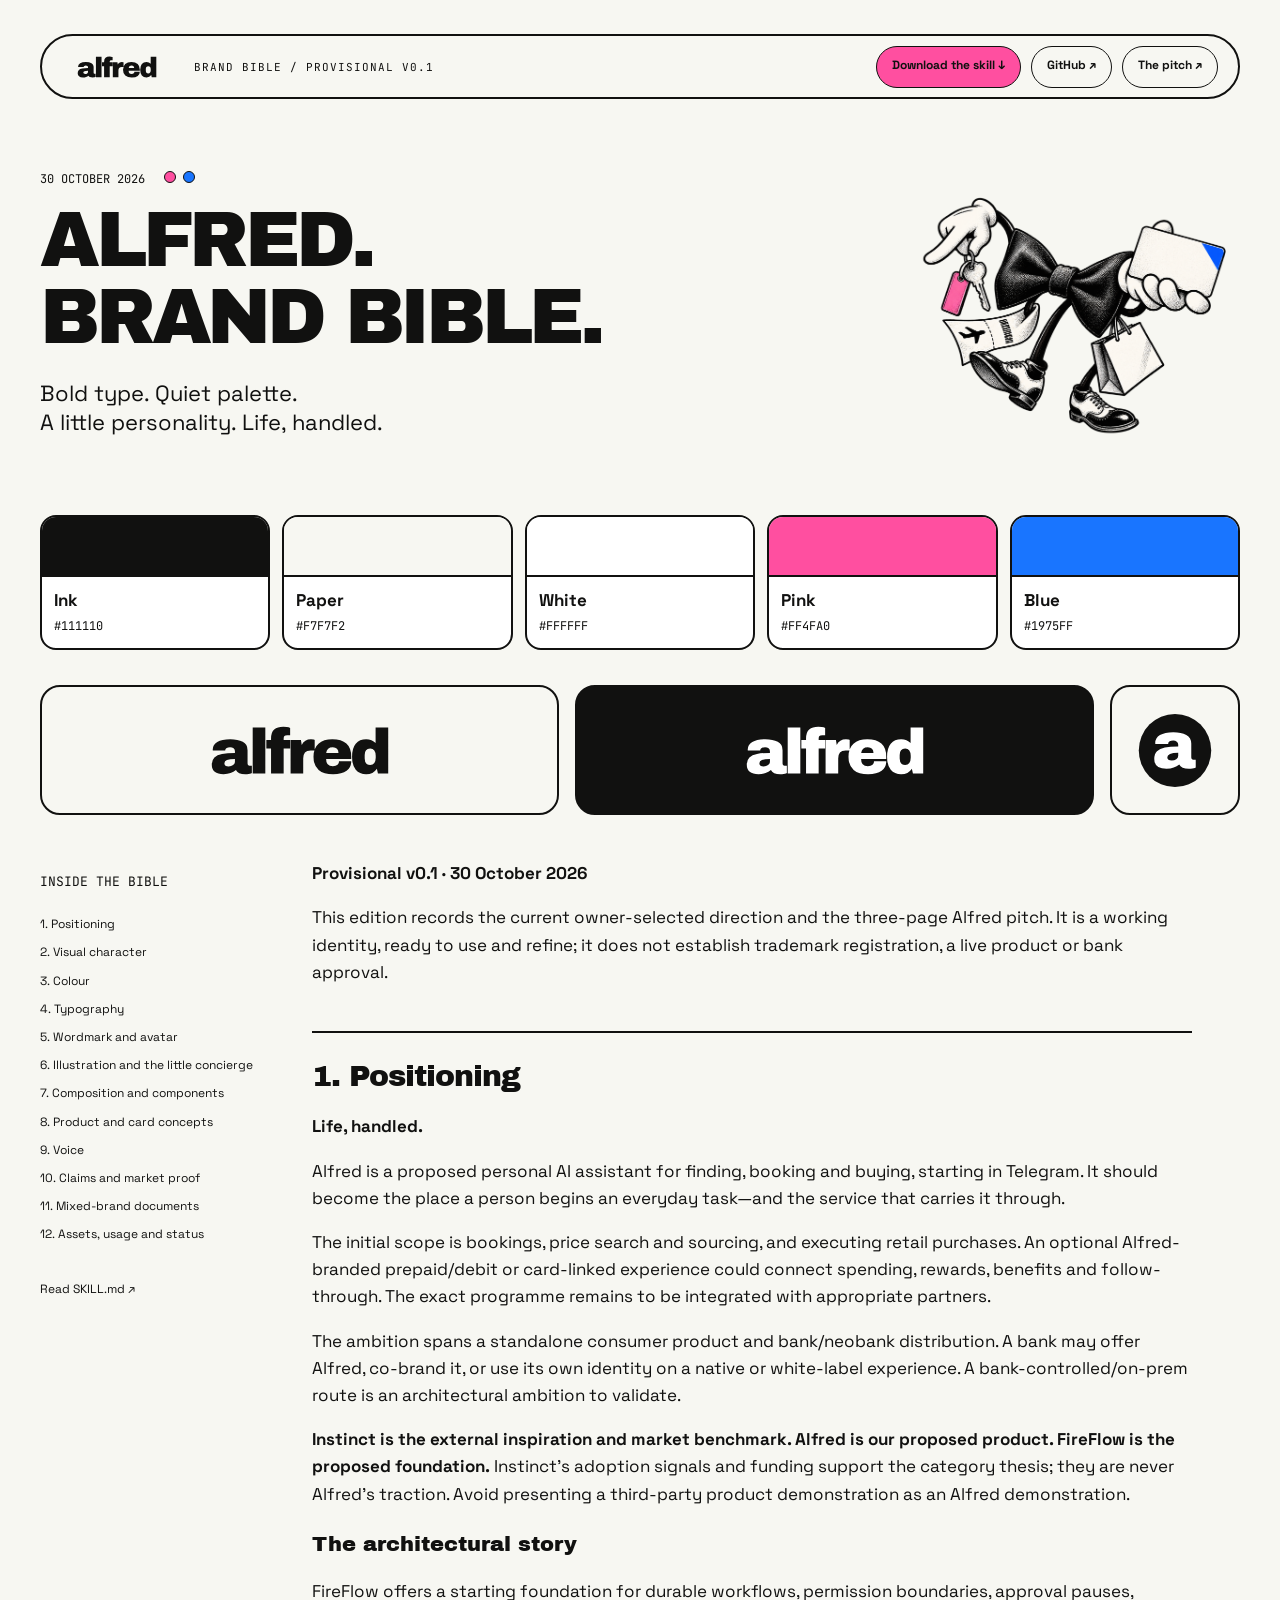
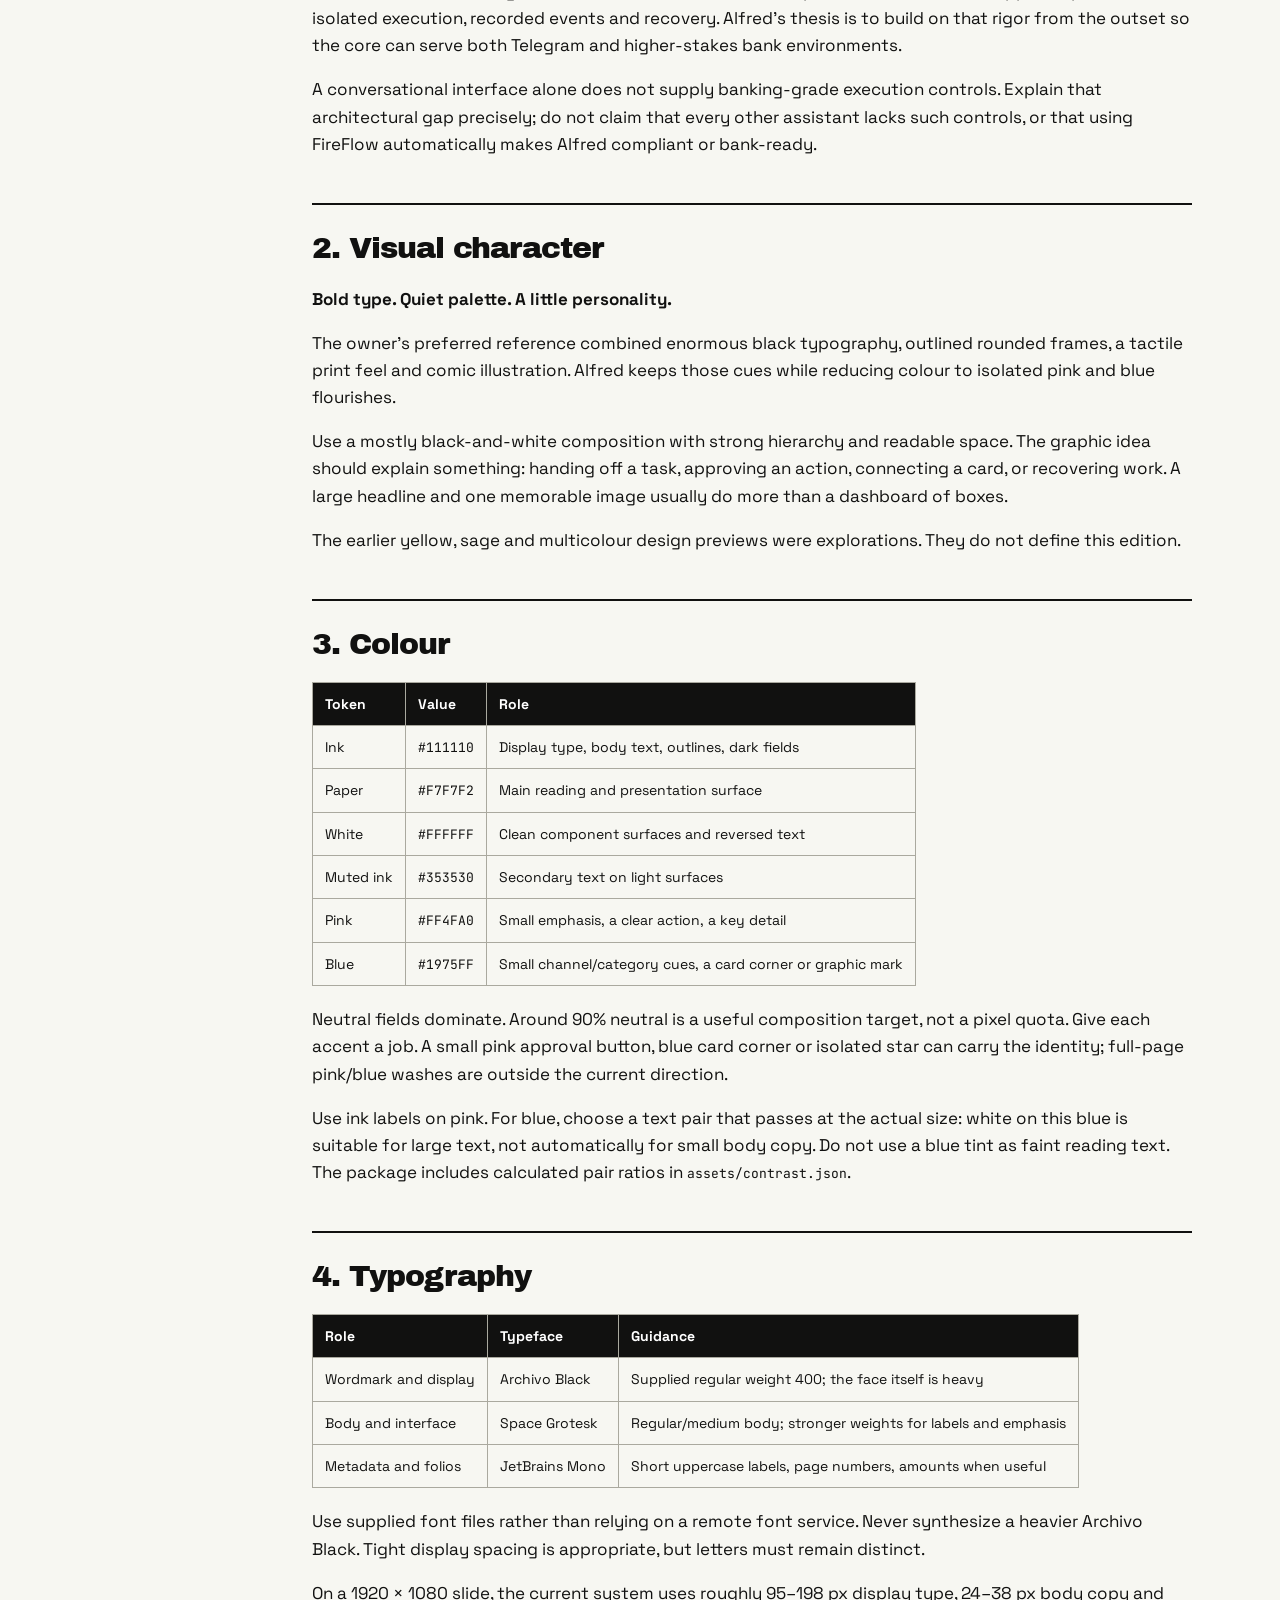
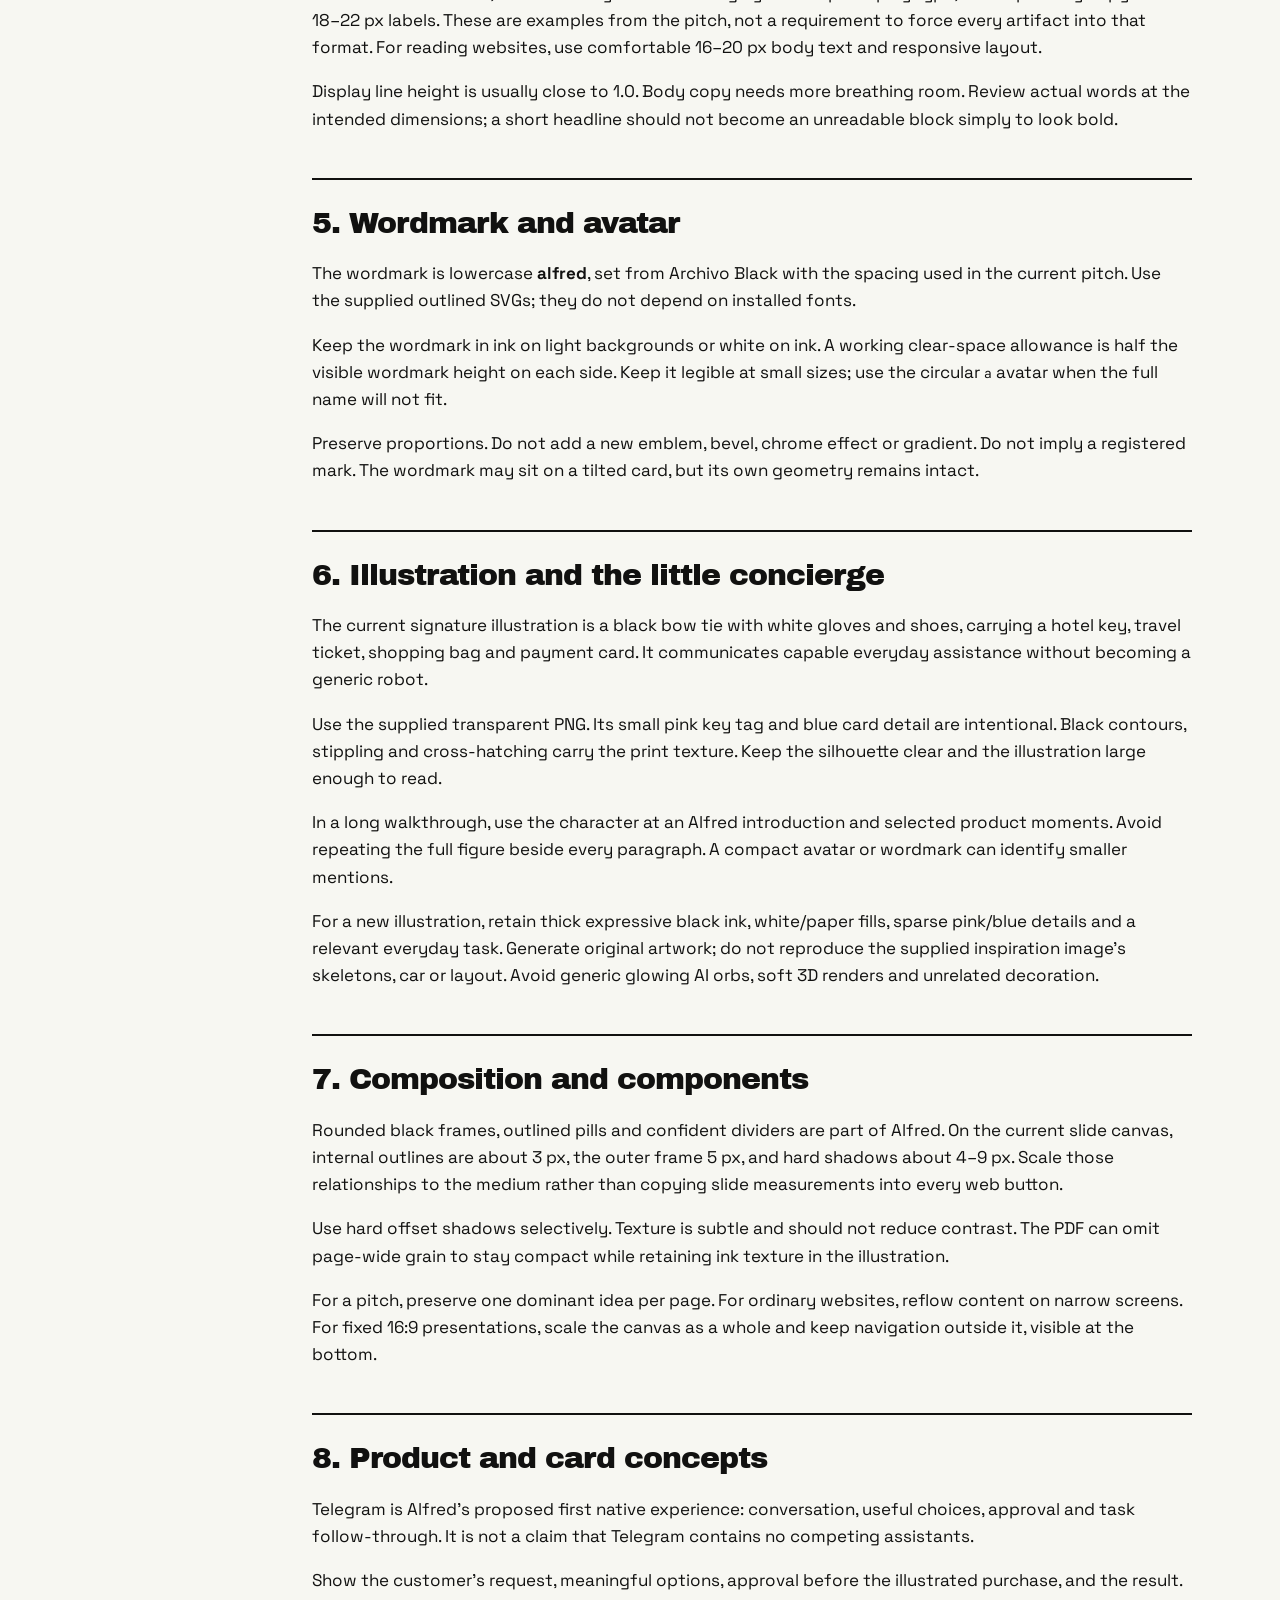
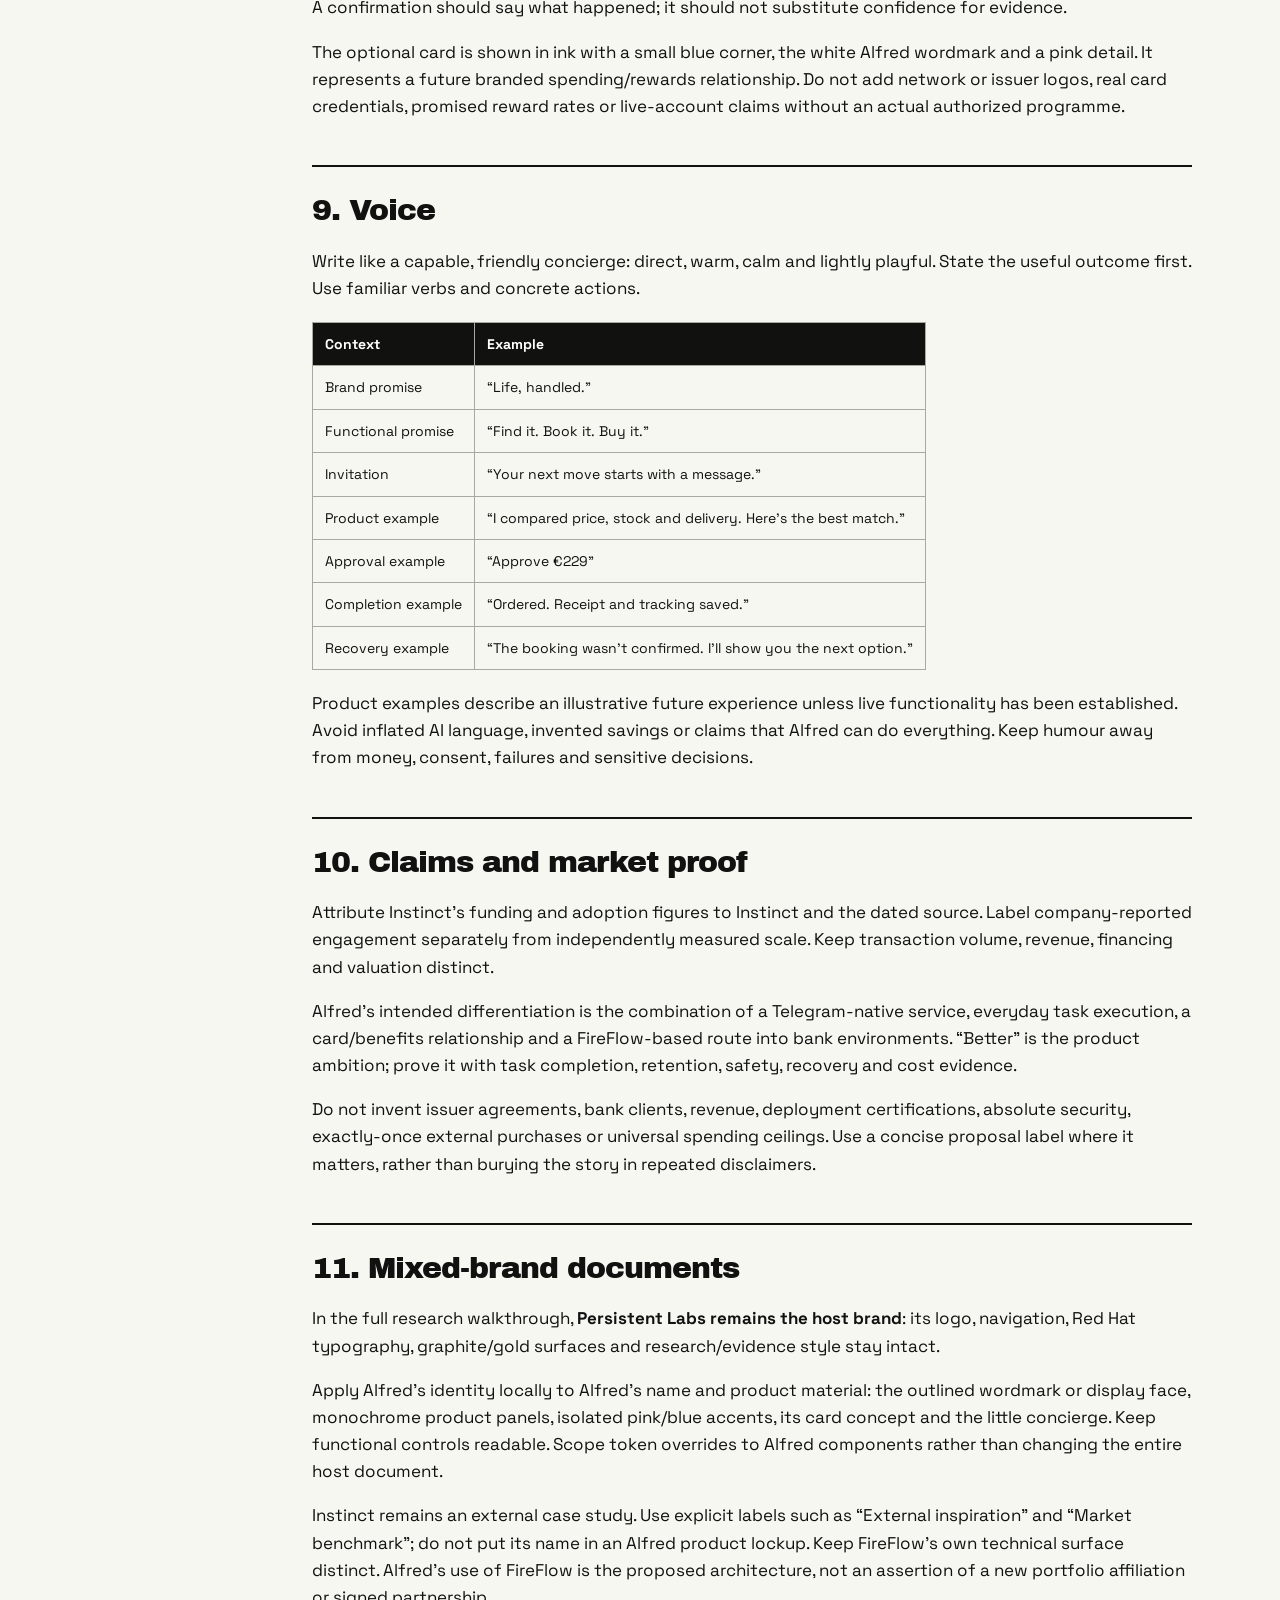
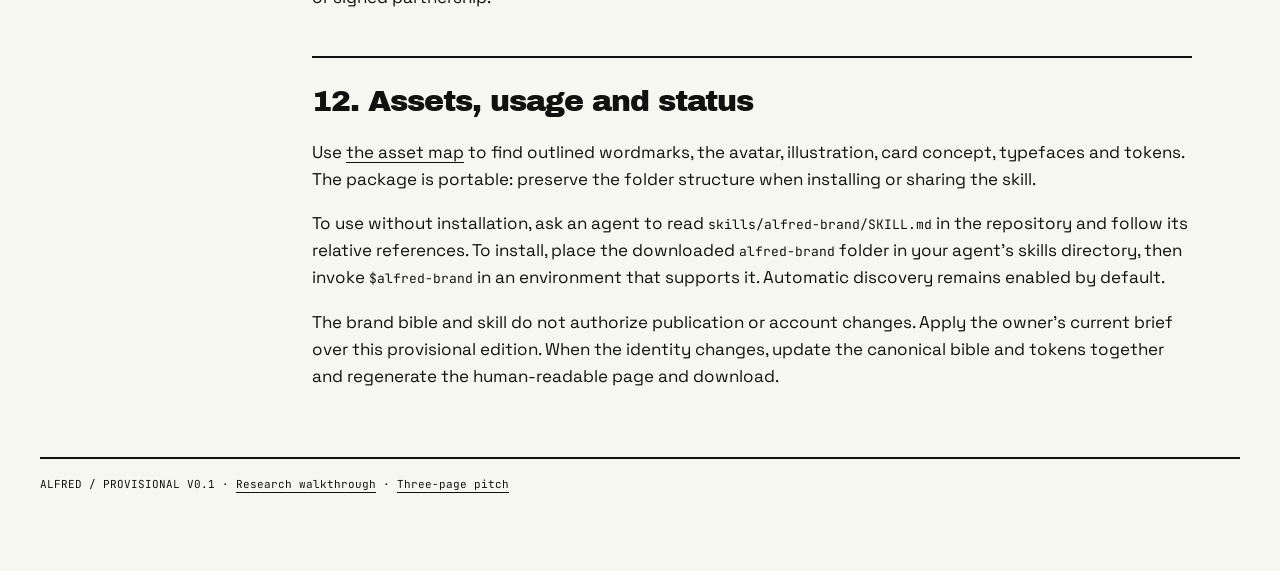
==== brand/index.html @ 79678fd2 "Add Alfred brand bible and skill; clarify external Instinct benchmark and brand Alfred sections" ====
<!doctype html><html lang="en"><head><meta charset="utf-8"><meta name="viewport" content="width=device-width,initial-scale=1"><title>Alfred brand bible — v0.1</title><style>@font-face{font-family:'Space Grotesk';font-style:normal;font-weight:300 700;font-display:swap;src:url([data-uri]) format('truetype');}
@font-face{font-family:'Archivo Black';font-style:normal;font-weight:400;font-display:swap;src:url([data-uri]) format('truetype');}
@font-face{font-family:'JetBrains Mono';font-style:normal;font-weight:100 800;font-display:swap;src:url([data-uri]) format('truetype');}
*{box-sizing:border-box}html{scroll-behavior:smooth;scroll-padding-top:24px}body{margin:0;background:#F7F7F2;color:#111110;font-family:'Space Grotesk',sans-serif;font-size:17px;line-height:1.6}a{color:inherit;text-underline-offset:4px}a:focus-visible{outline:3px solid #1975FF;outline-offset:4px}.wrap{max-width:1320px;margin:auto;padding:34px 40px 80px}.mast{display:flex;align-items:center;gap:22px;border:2px solid #111110;border-radius:40px;padding:8px 20px;min-height:65px}.mast img{width:110px;height:42px;object-fit:contain}.mast .label{font:11px 'JetBrains Mono',monospace;letter-spacing:1px}.links{margin-left:auto;display:flex;gap:10px}.links a{font-size:12px;font-weight:700;border:1px solid #111110;border-radius:22px;padding:9px 15px;text-decoration:none;min-height:42px}.links a:first-child{background:#FF4FA0}.hero{display:grid;grid-template-columns:1fr 340px;align-items:center;gap:20px;margin:48px 0 38px}.hero h1{font:clamp(48px,6vw,84px)/1 'Archivo Black',sans-serif;letter-spacing:-.055em;margin:12px 0 20px}.hero .label{font:12px 'JetBrains Mono',monospace}.hero p{font-size:22px;max-width:670px;line-height:1.35}.hero img{width:100%;height:330px;object-fit:contain}.palette{display:grid;grid-template-columns:repeat(5,1fr);gap:12px;margin:30px 0 35px}.swatch{border:2px solid #111110;border-radius:16px;overflow:hidden;background:#fff}.swatch div{height:60px;border-bottom:2px solid #111110}.swatch b,.swatch code{display:block;padding:0 12px}.swatch b{margin-top:10px;text-transform:capitalize}.swatch code{font:12px 'JetBrains Mono',monospace;margin:4px 0 14px}.marks{display:grid;grid-template-columns:1fr 1fr 130px;gap:16px;margin:25px 0 45px}.mark{border:2px solid #111110;border-radius:20px;min-height:130px;display:grid;place-items:center;padding:15px}.mark img{width:80%;max-height:95px}.mark.reverse{background:#111110}.mark.avatar img{height:85px}.content{display:grid;grid-template-columns:230px minmax(0,1fr);gap:42px}.toc{position:sticky;top:24px;align-self:start;font-size:12px;max-height:90vh;overflow:auto}.toc>div>ul{list-style:none;padding:0}.toc ul ul{display:none}.toc li{margin:0 0 9px}.toc a{text-decoration:none}.toc h3{font:13px 'JetBrains Mono',monospace}.toc .pill{display:block;margin-top:24px}.article{max-width:880px;min-width:0}.article>h1{display:none}.article h2{font:30px/1.15 'Archivo Black',sans-serif;letter-spacing:-1px;border-top:2px solid #111110;padding-top:26px;margin:45px 0 20px}.article h3{font:21px/1.2 'Archivo Black',sans-serif;margin-top:24px}.article p{margin:0 0 17px}.article table{border-collapse:collapse;width:100%;font-size:14px;display:block;overflow:auto;margin:20px 0}.article th,.article td{border:1px solid #aaa99f;padding:10px 12px;text-align:left;vertical-align:top}.article th{background:#111110;color:#fff}.article code{font:13px 'JetBrains Mono',monospace;word-break:break-word}.article pre{white-space:pre-wrap;overflow:auto}.foot{border-top:2px solid #111110;margin-top:50px;padding-top:18px;font:11px 'JetBrains Mono',monospace}.dots{display:inline-flex;gap:7px;margin-left:12px}.dots i{height:12px;width:12px;border:1px solid #111110;border-radius:50%;background:#FF4FA0}.dots i+ i{background:#1975FF}.contrast{font-size:13px;margin:15px 0 35px}.contrast td{padding:5px 18px 5px 0}.top-only{display:none}@media(max-width:800px){.wrap{padding:20px}.mast{flex-wrap:wrap;gap:8px 18px;border-radius:22px;padding:10px 16px}.mast .label{font-size:9px}.links{width:100%;margin:4px 0 0;flex-wrap:wrap}.links a{font-size:11px;padding:8px 12px}.hero{grid-template-columns:1fr;margin-top:32px;gap:0}.hero img{height:230px;max-width:350px;justify-self:center}.hero h1{font-size:55px}.hero p{font-size:19px}.palette{grid-template-columns:repeat(3,1fr)}.swatch div{height:48px}.marks{grid-template-columns:1fr 1fr}.mark.avatar{grid-column:span 2;min-height:110px}.mark.avatar img{width:80px}.content{grid-template-columns:1fr;gap:0}.toc{position:static;max-height:none;border:2px solid #111110;border-radius:18px;padding:16px}.toc>div>ul{columns:2}.article h2{font-size:27px}.article{font-size:16px}.article th,.article td{padding:9px}.foot{line-height:1.6}}@media(prefers-reduced-motion:reduce){html{scroll-behavior:auto}}</style></head><body><div class="wrap"><header class="mast"><img src="[data-uri]" alt="alfred"><span class="label">BRAND BIBLE / PROVISIONAL V0.1</span><div class="links"><a href="https://nonprophet-max.github.io/alfred-walkthrough/brand/alfred-brand-v0.1.zip">Download the skill ↓</a><a href="https://github.com/nonprophet-max/alfred-walkthrough/tree/codex/alfred-pages/skills/alfred-brand">GitHub ↗</a><a href="https://nonprophet-max.github.io/alfred-walkthrough/pitch/">The pitch ↗</a></div></header><section class="hero"><div><span class="label">30 OCTOBER 2026 <span class="dots"><i></i><i></i></span></span><h1>ALFRED.<br>BRAND BIBLE.</h1><p>Bold type. Quiet palette.<br>A little personality. Life, handled.</p></div><img src="[data-uri]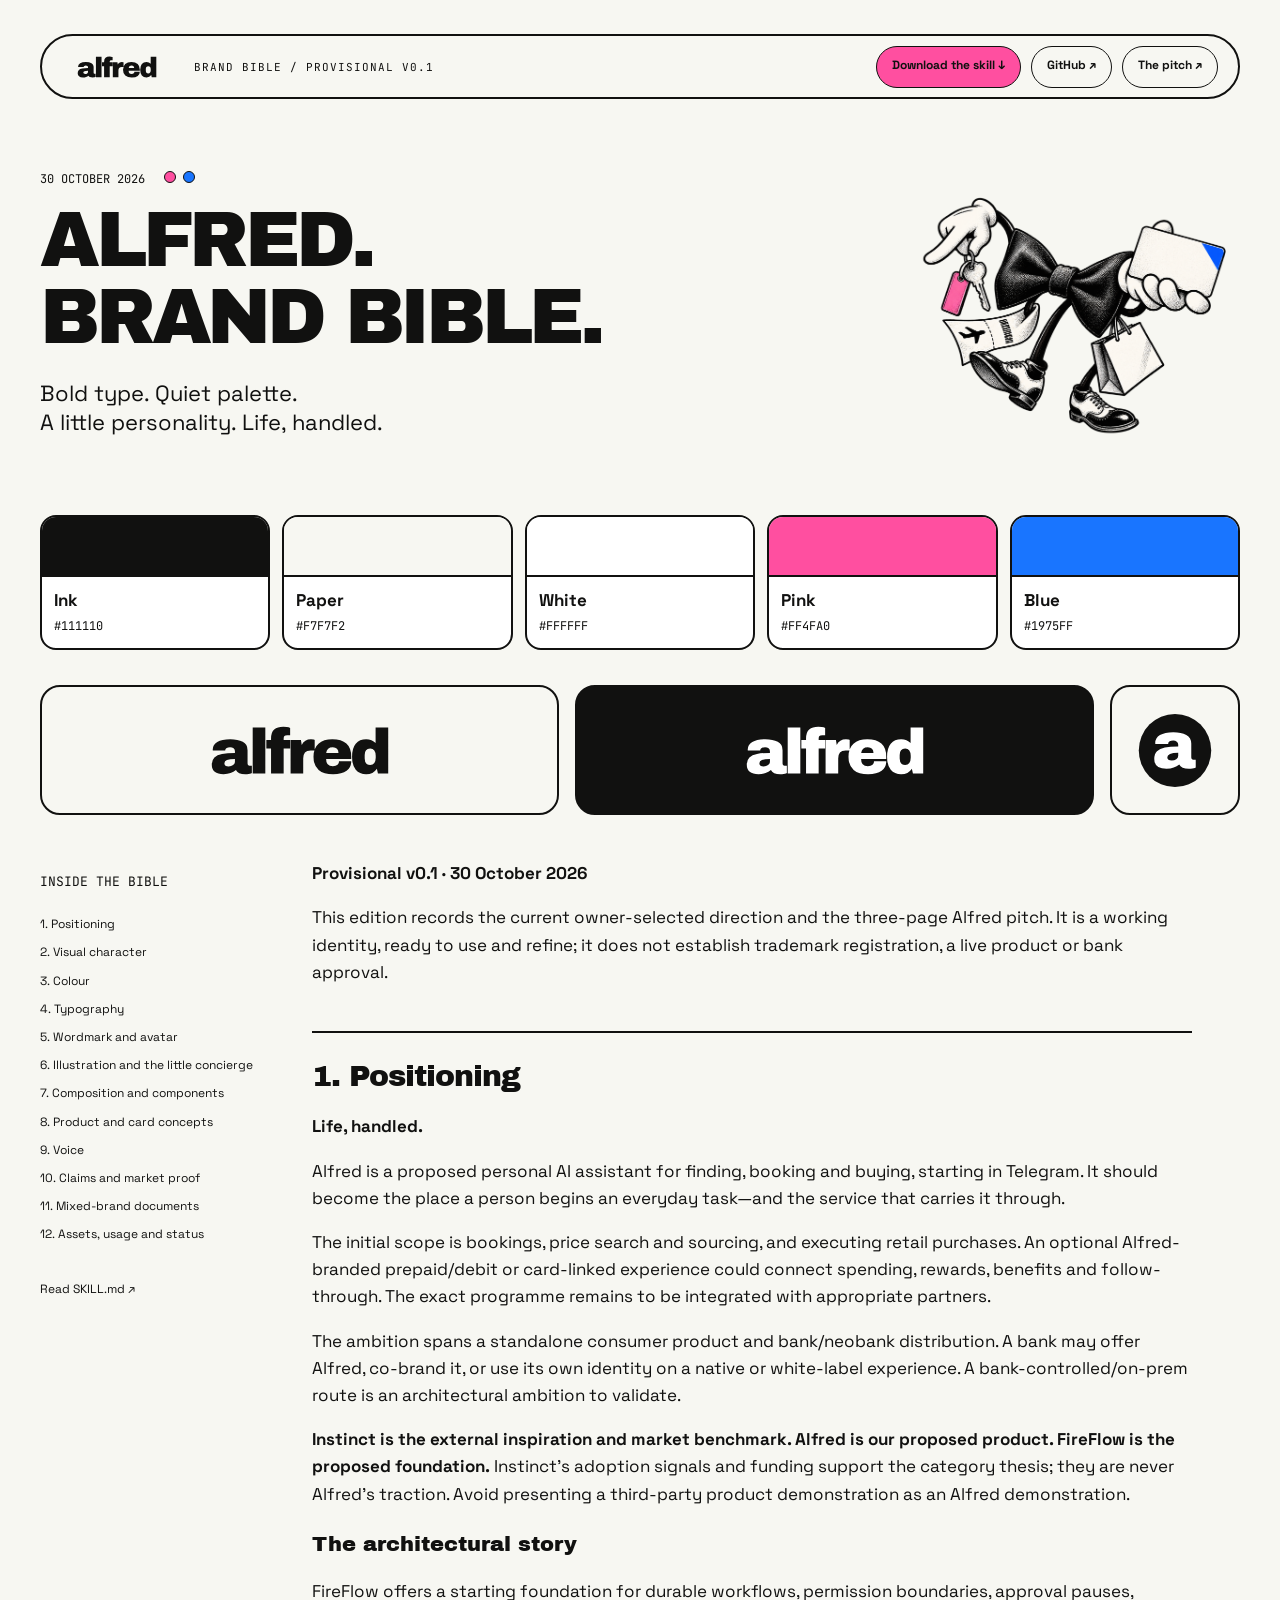
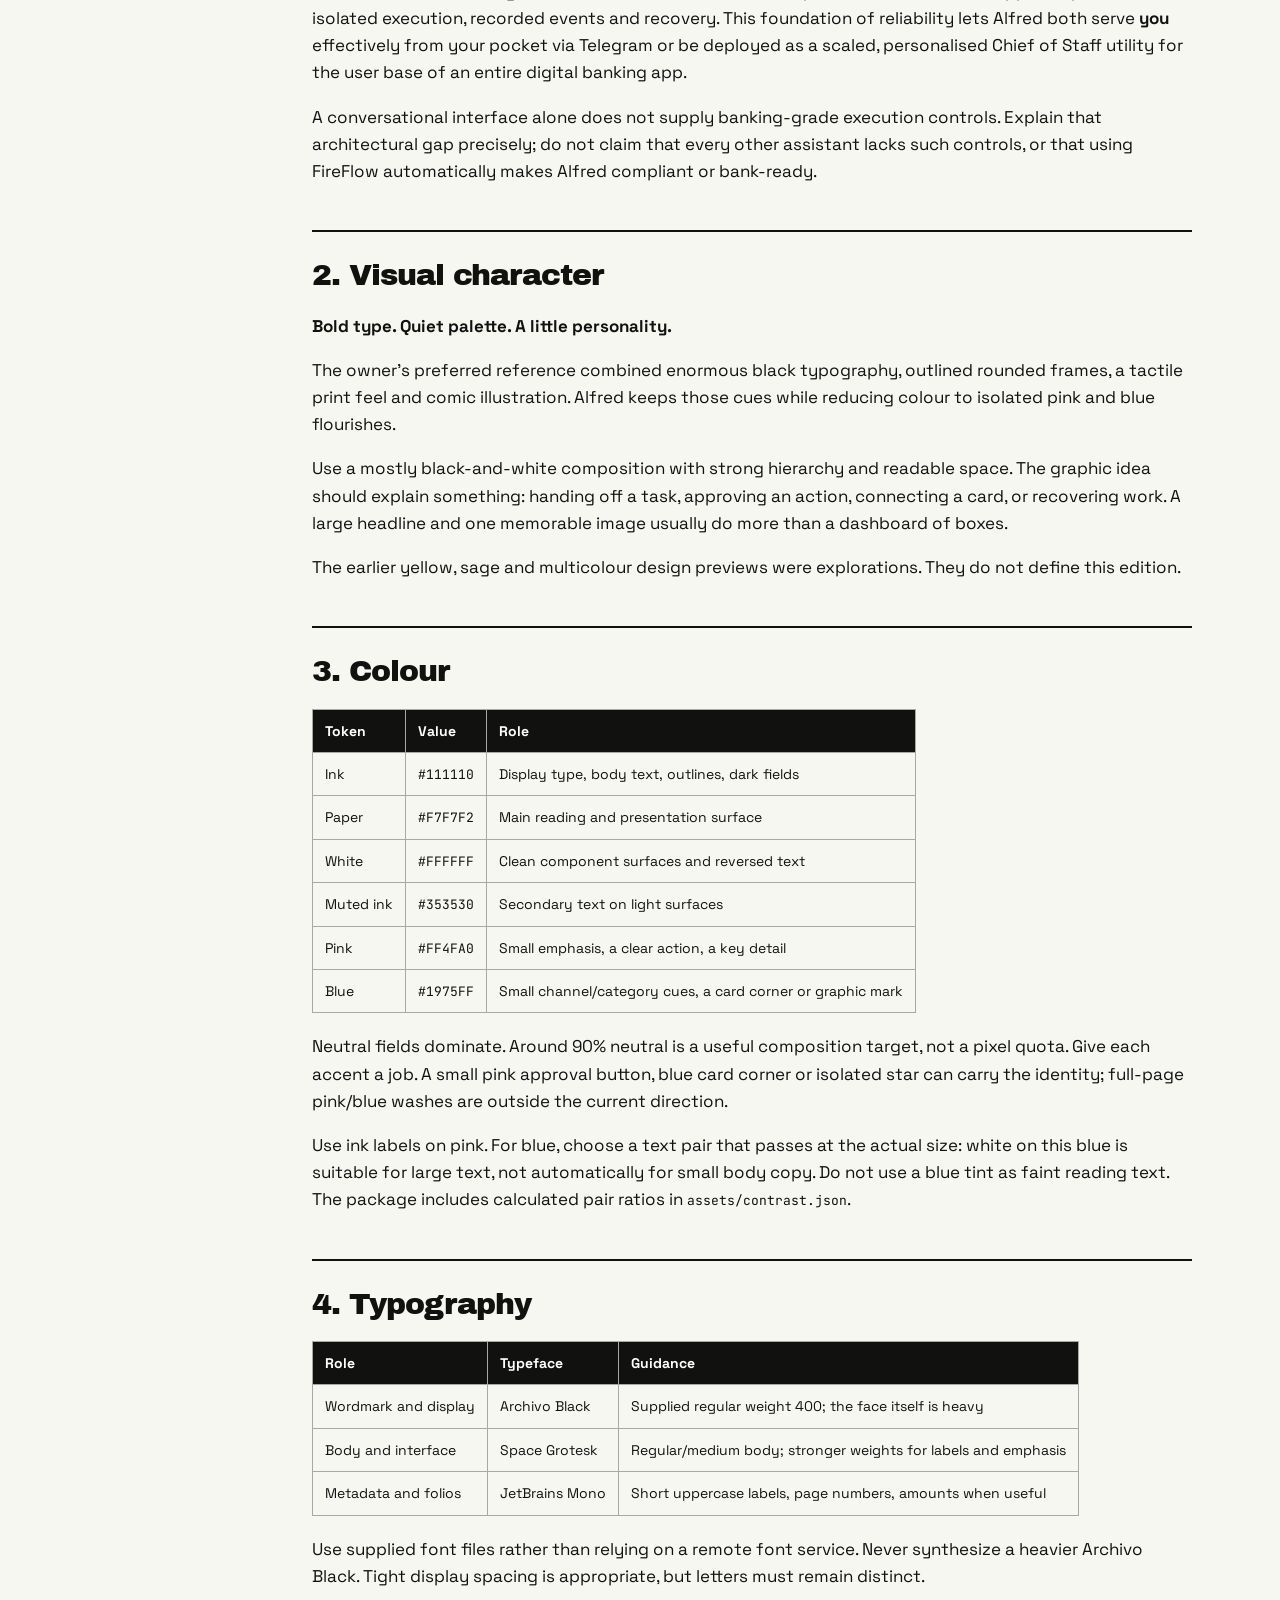
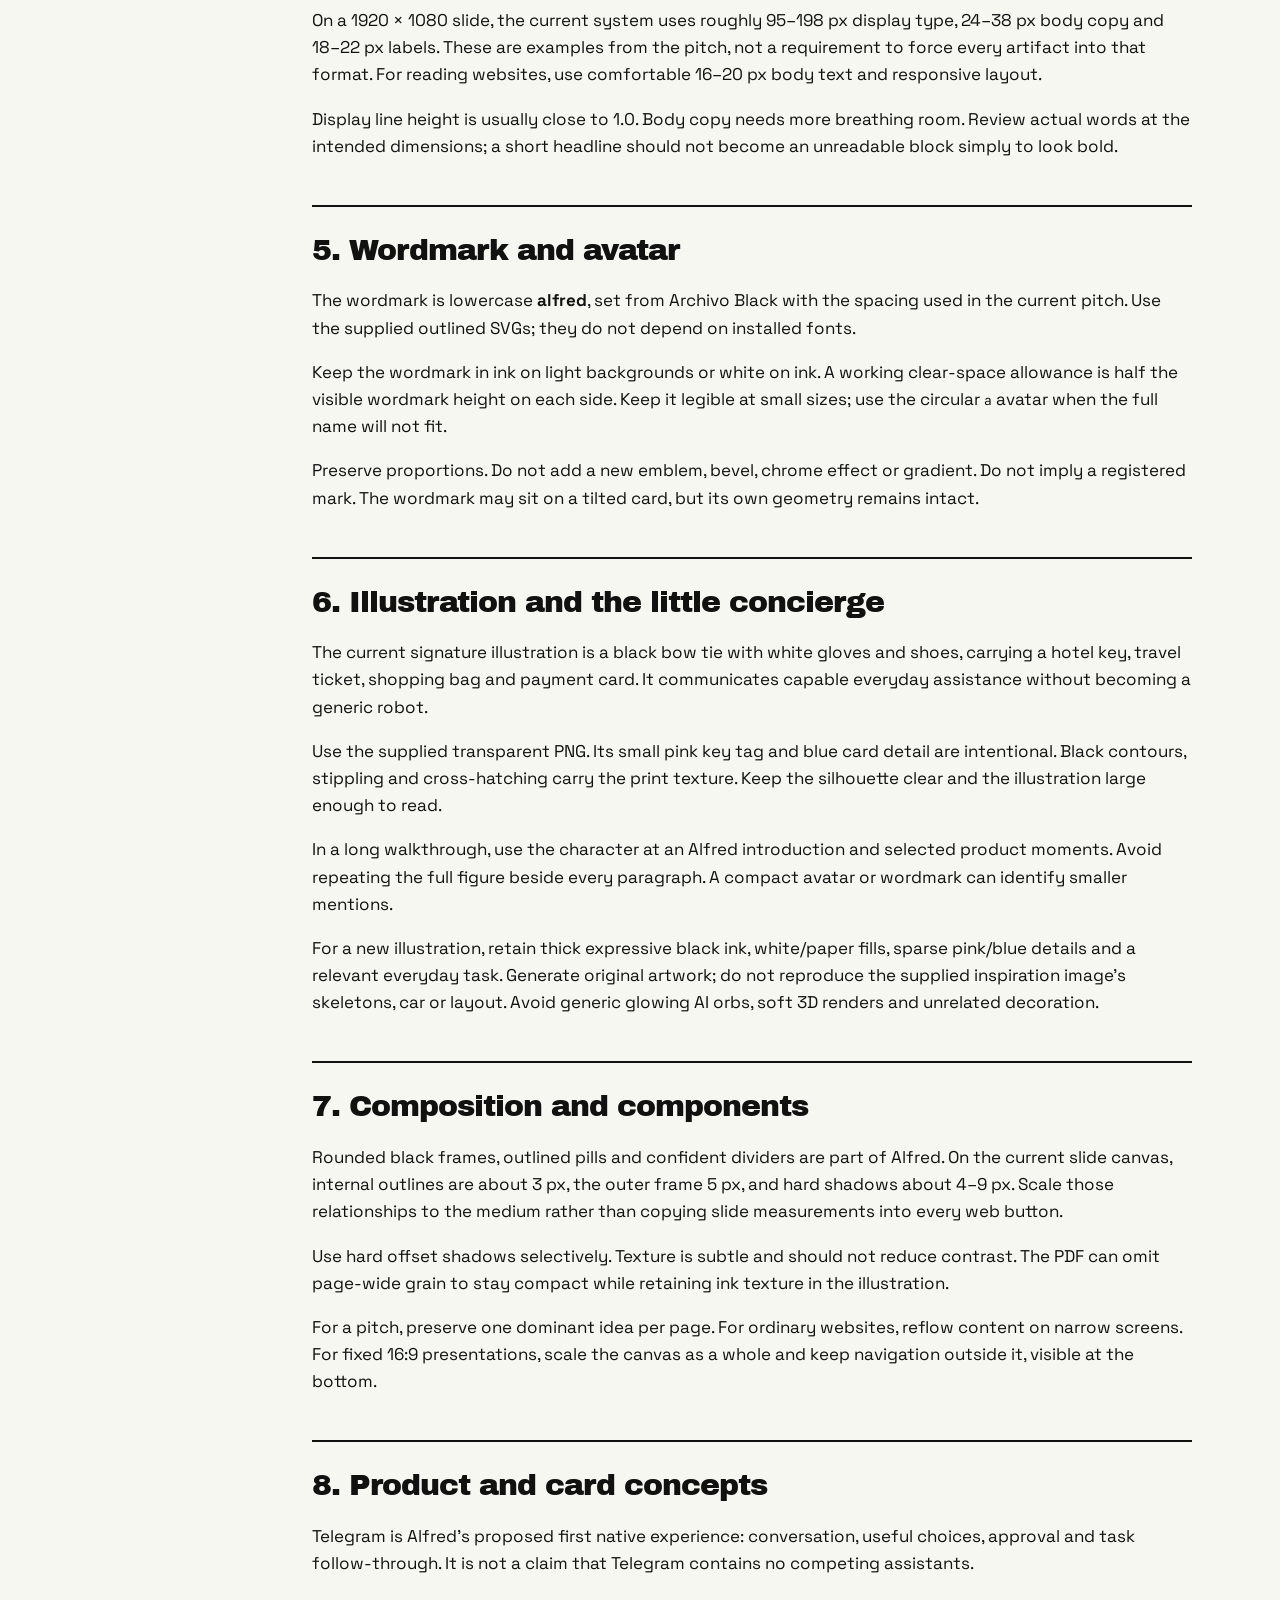
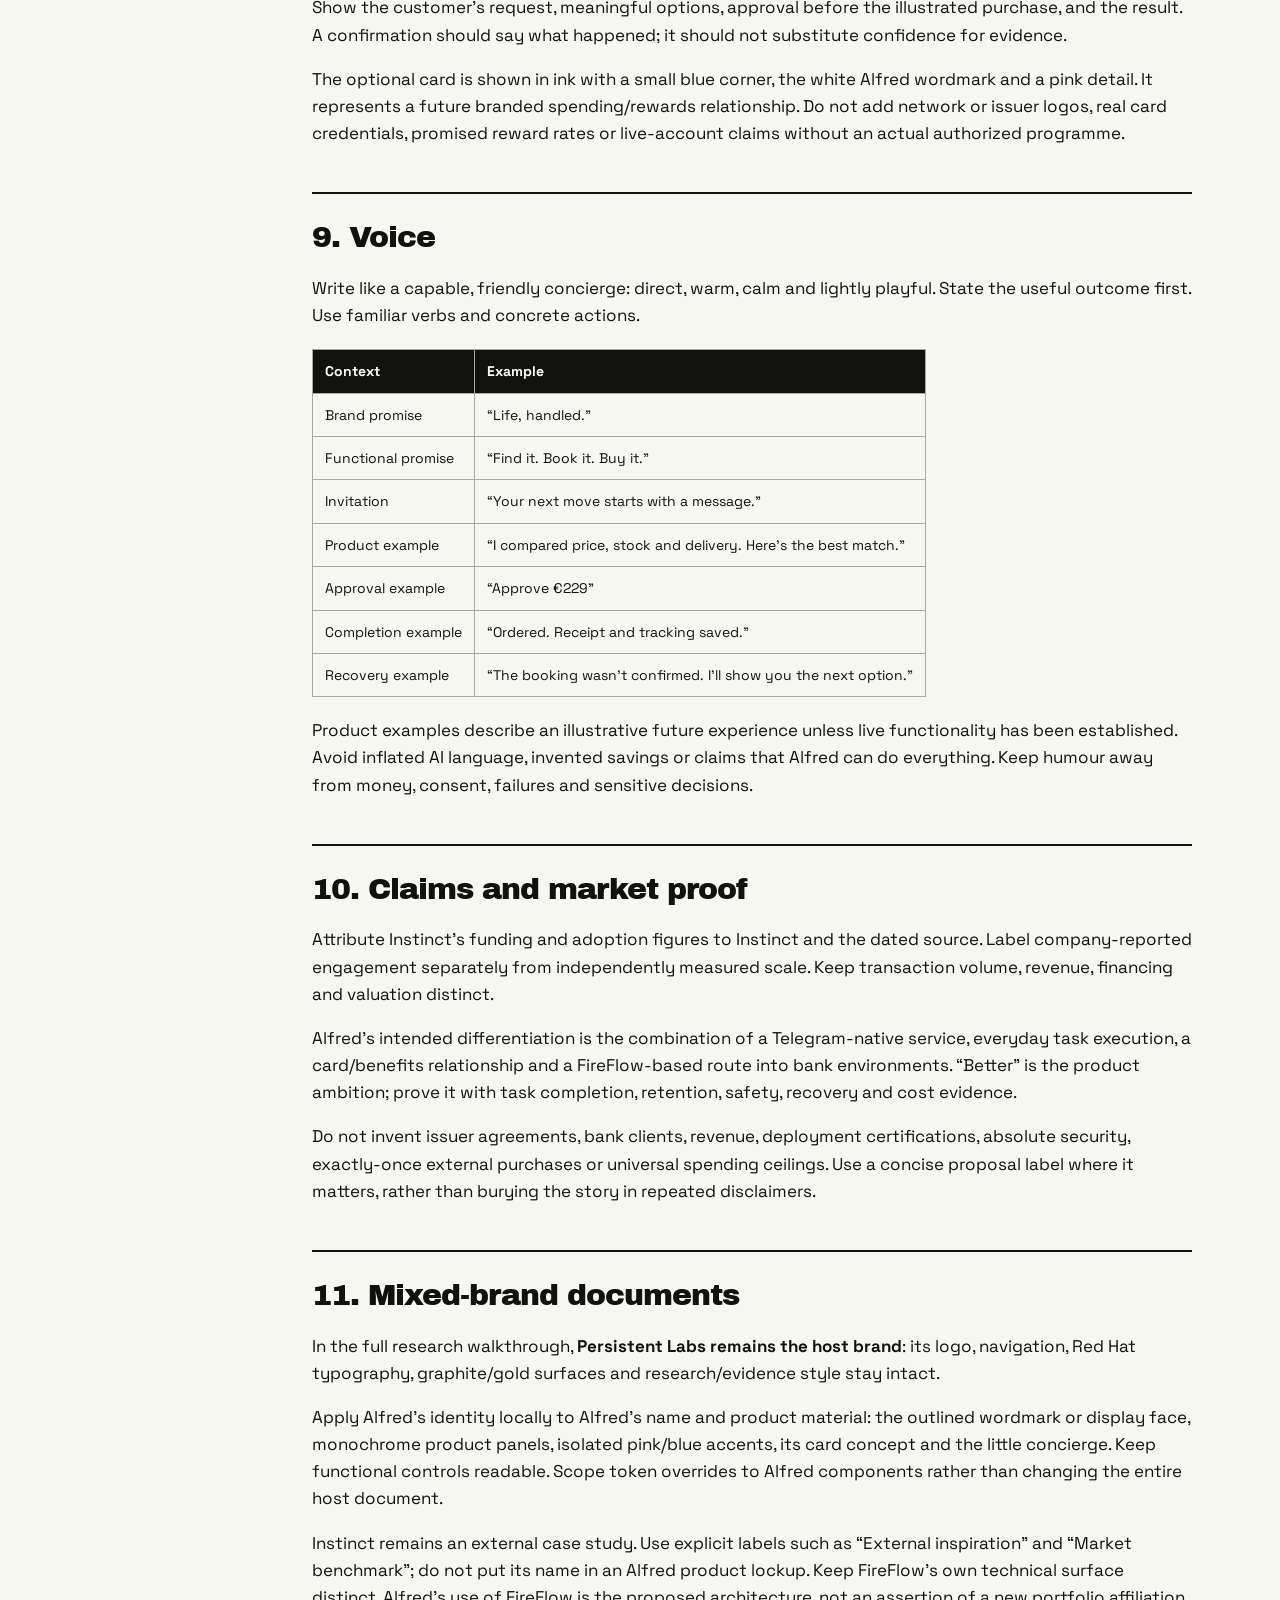
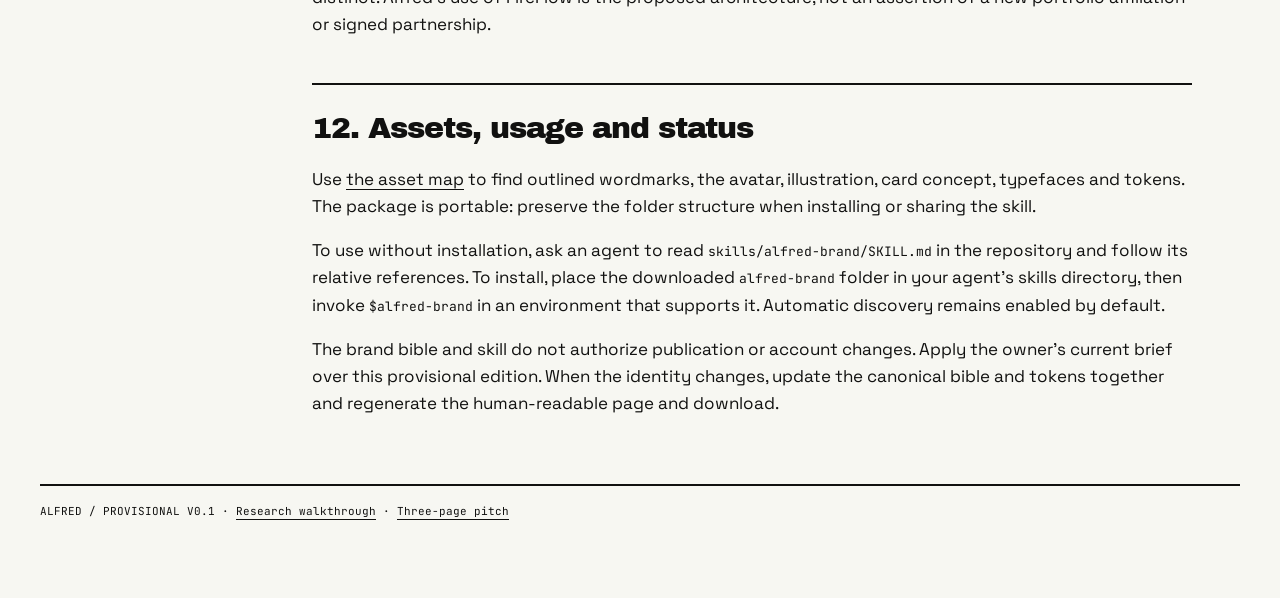
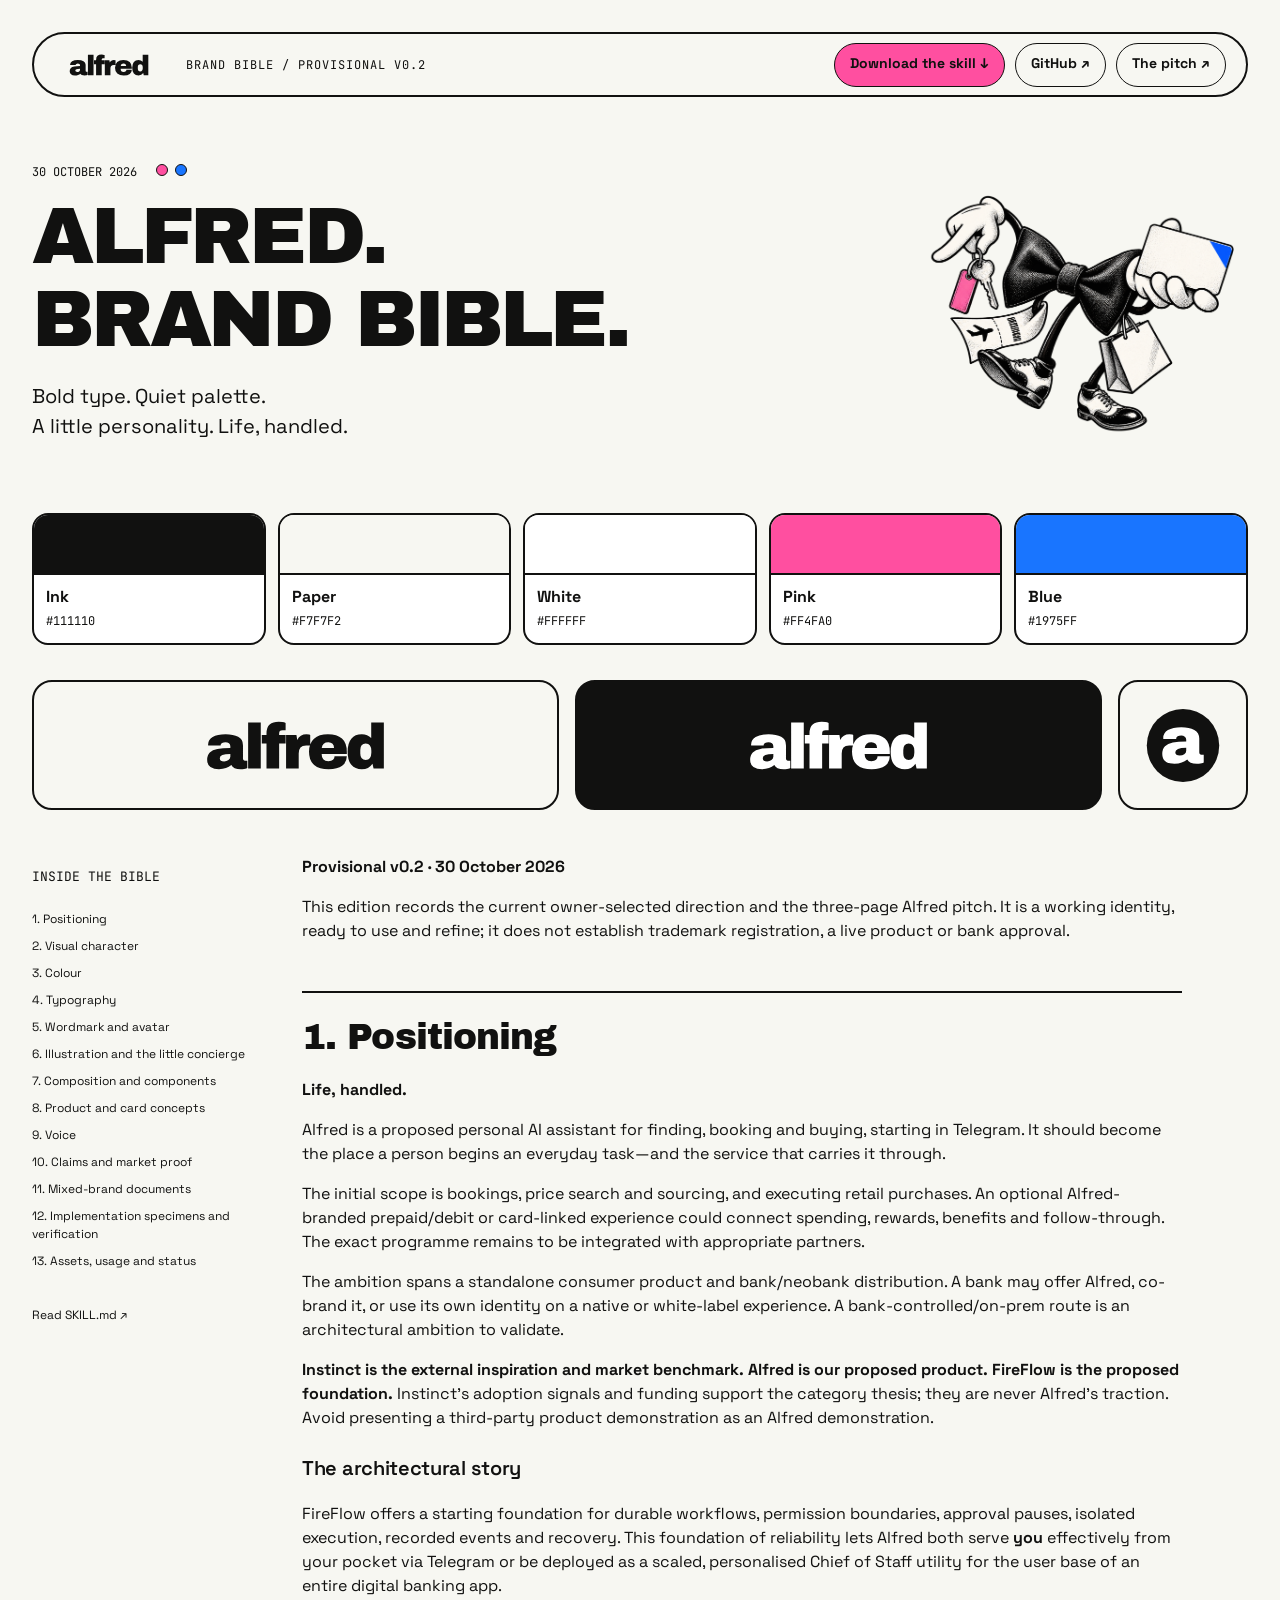
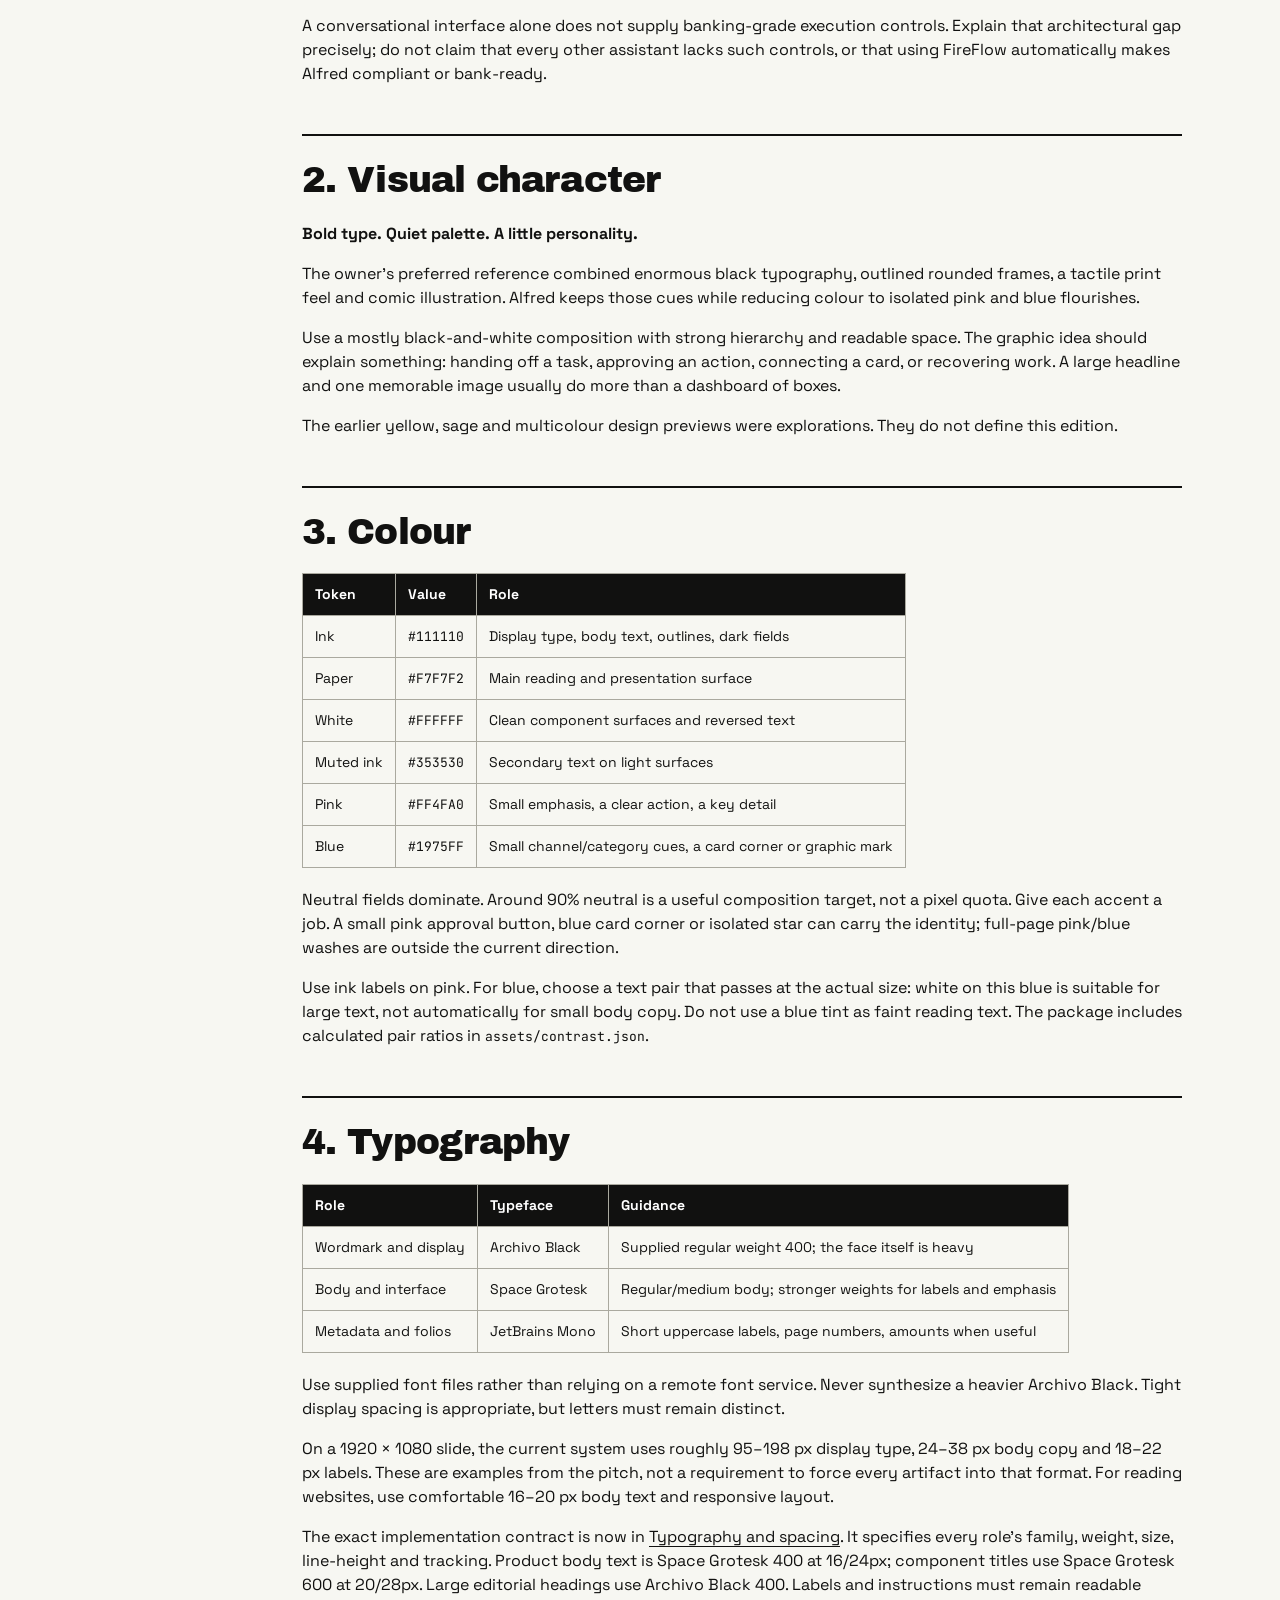
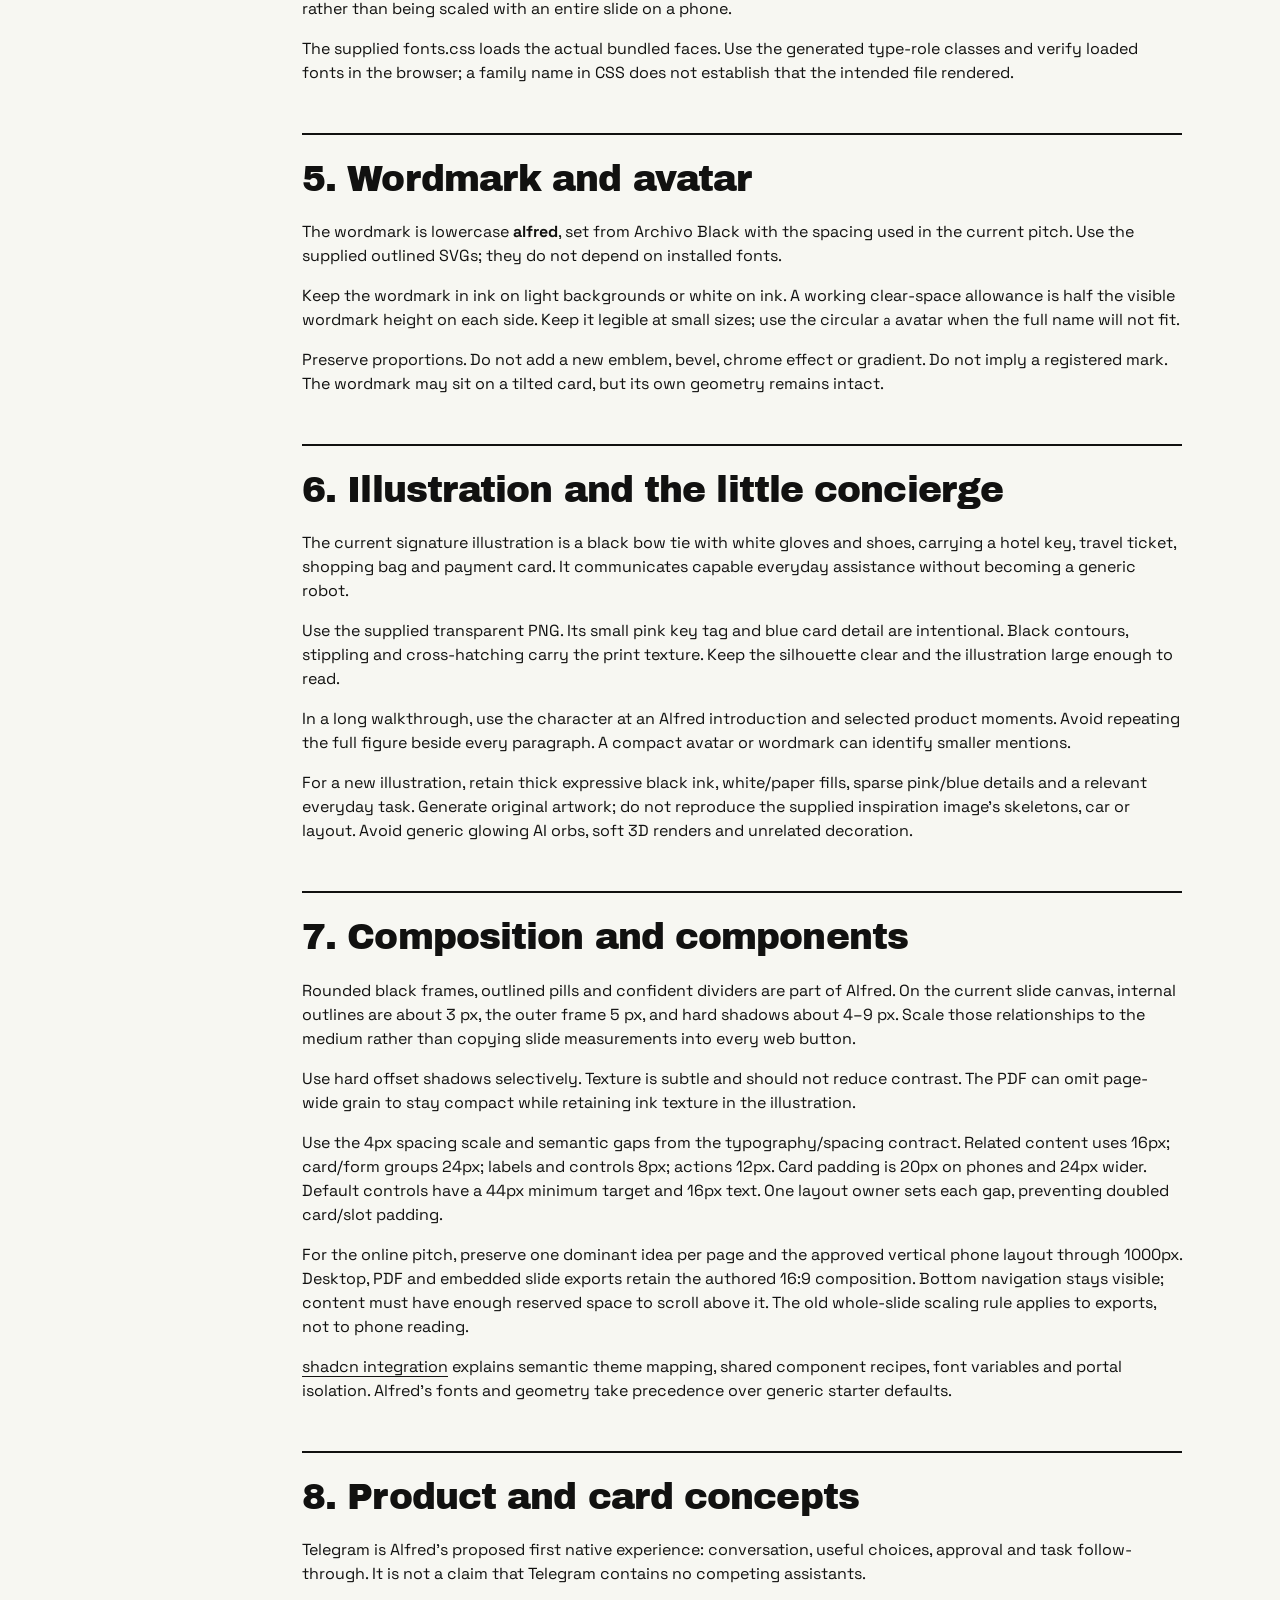
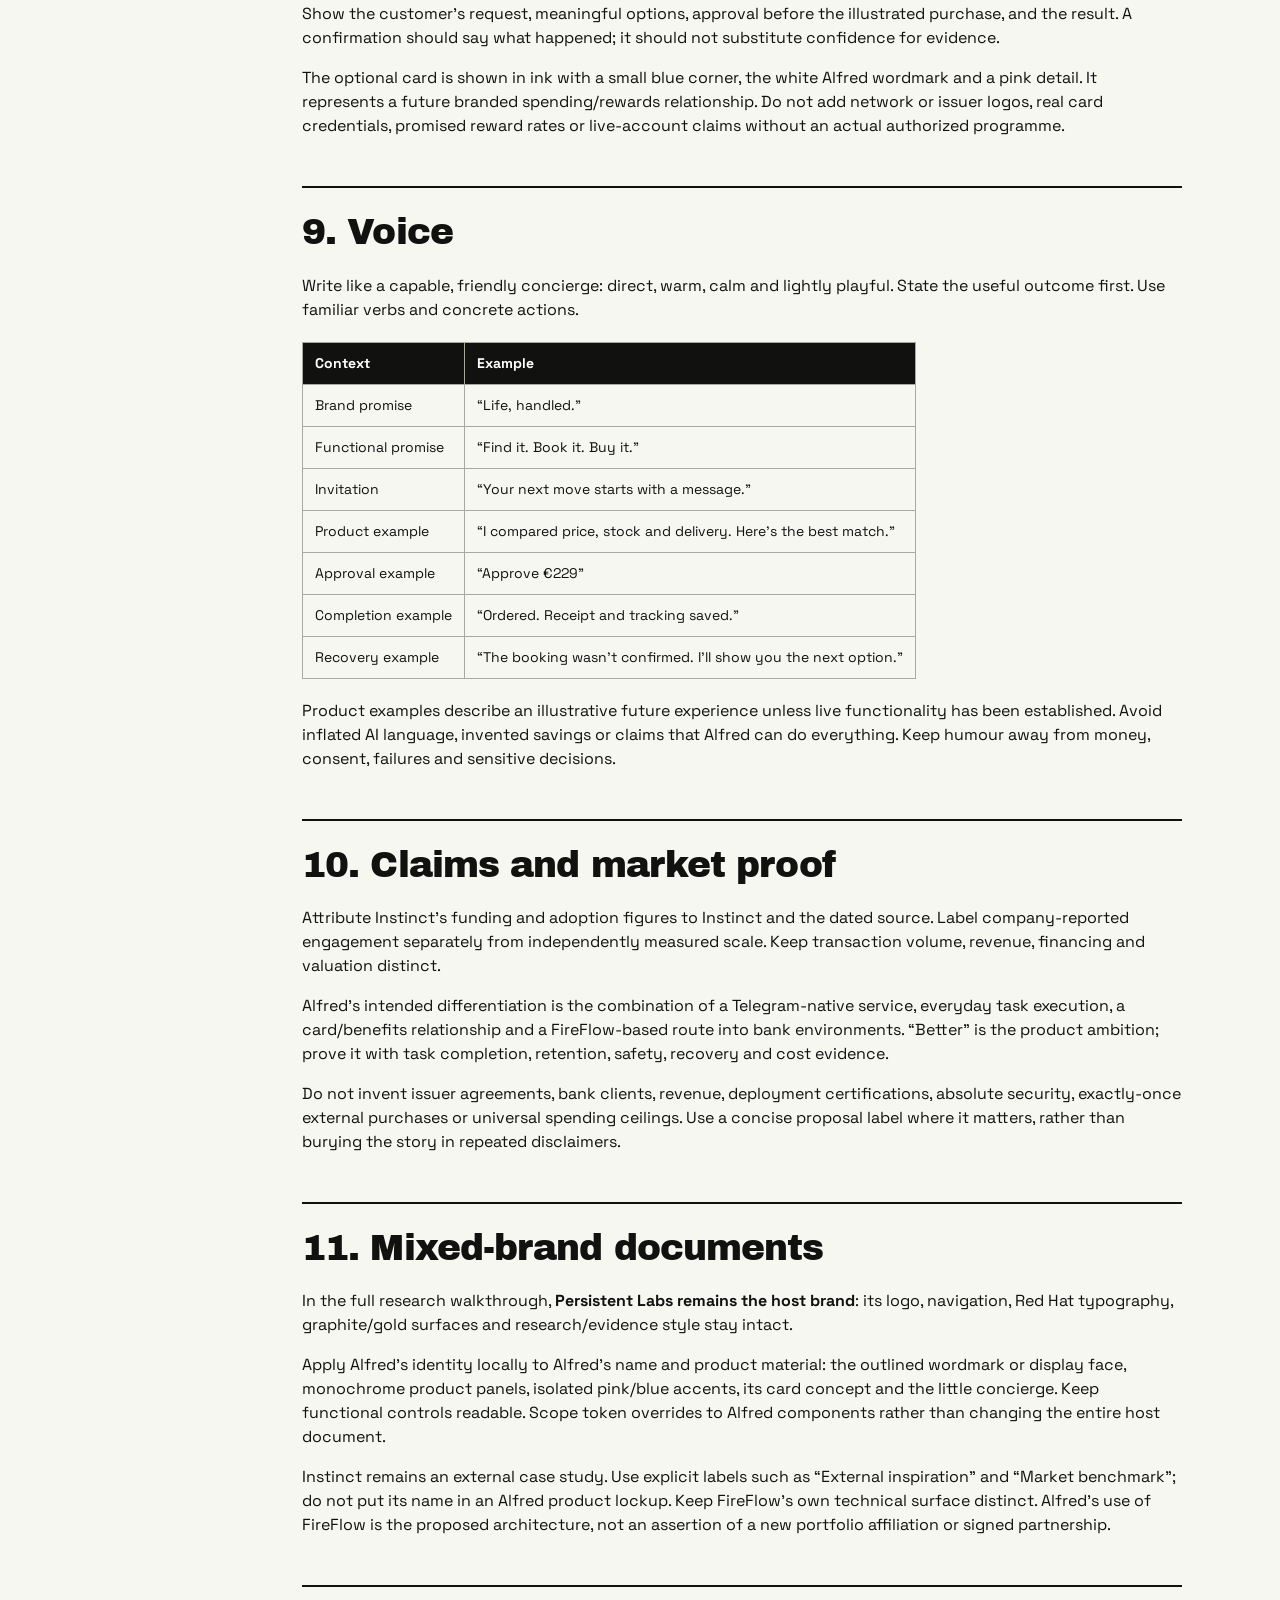
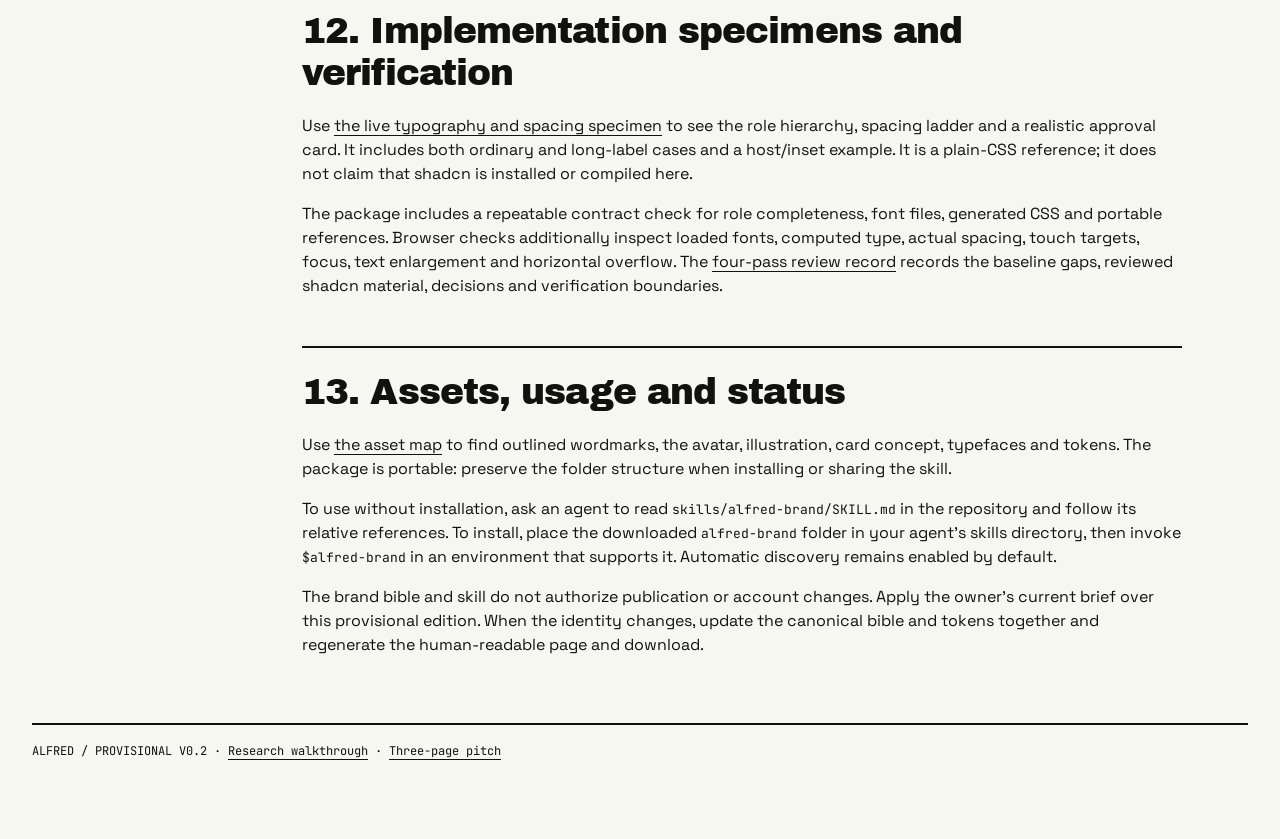
